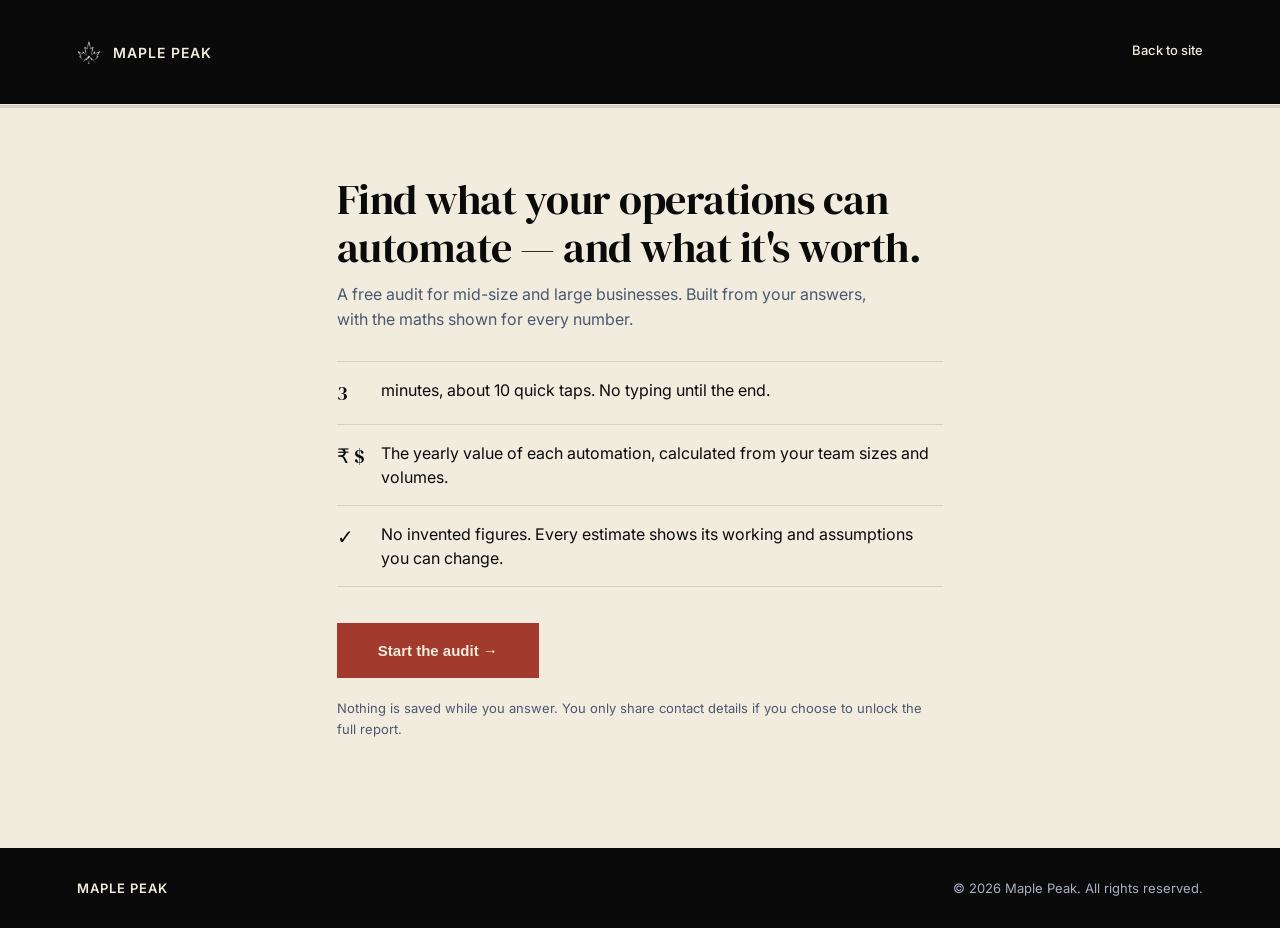
==== audit.html @ fa08abf8 "Add automation audit for mid-size and large businesses A tap-based, ~3-minute audit at /audit.html t" ====
<!DOCTYPE html>
<html lang="en">
<head>
<meta charset="UTF-8" />
<meta name="viewport" content="width=device-width, initial-scale=1.0" />
<title>Free Automation Audit — Maple Peak</title>
<meta name="description" content="A 3-minute audit for mid-size and large businesses: see which operations can be automated, what it's worth each year, and the maths behind every number." />
<link rel="canonical" href="https://maplepeakai.com/audit.html" />
<meta name="theme-color" content="#0a0a0a" />
<meta property="og:type" content="website" />
<meta property="og:site_name" content="Maple Peak" />
<meta property="og:url" content="https://maplepeakai.com/audit.html" />
<meta property="og:title" content="Free Automation Audit — Maple Peak" />
<meta property="og:description" content="3 minutes. See what your operations can automate and what it's worth each year." />
<meta property="og:image" content="https://maplepeakai.com/assets/og.png" />
<meta name="twitter:card" content="summary_large_image" />
<link rel="icon" type="image/png" href="assets/mp-mark.png" />
<link rel="apple-touch-icon" href="assets/apple-touch-icon.png" />
<link rel="preconnect" href="https://fonts.googleapis.com" />
<link rel="preconnect" href="https://fonts.gstatic.com" crossorigin />
<link href="https://fonts.googleapis.com/css2?family=Inter:wght@400;500;600;700;800&family=DM+Serif+Display:ital@0;1&family=Libre+Caslon+Display&display=swap" rel="stylesheet" />
<link rel="stylesheet" href="styles.css" />
<link rel="stylesheet" href="audit.css" />
<script src="https://tally.so/widgets/embed.js" async></script>
</head>
<body class="audit-body">

<header class="site-header">
  <a href="/" class="brand">
    <img src="assets/mp-mark.png" alt="" class="logo-mark" />
    <span class="wordmark">MAPLE PEAK</span>
  </a>
  <nav class="nav-links">
    <a href="/">Back to site</a>
  </nav>
</header>

<div class="audit-progress" aria-hidden="true"><div class="audit-progress-fill" id="auditProgress"></div></div>

<main class="audit-main" id="auditApp" aria-live="polite">
  <noscript><p class="audit-noscript">The audit needs JavaScript. Please enable it, or message <a href="https://instagram.com/vanshdubeyy">@vanshdubeyy</a> and we'll run it with you.</p></noscript>
</main>

<footer class="site-footer">
  <span class="footer-wordmark">MAPLE PEAK</span>
  <span>© 2026 Maple Peak. All rights reserved.</span>
</footer>

<script src="audit.js" defer></script>
<script defer src="/_vercel/insights/script.js"></script>
</body>
</html>
---- styles.css ----
:root {
  --color-dark: #0a0a0a;
  --color-paper: #f1ecdd;
  --color-border-dark: #3f4d68;
  --color-muted-dark-section: #aab0c4;
  --color-muted-light-section: #4b5870;
  --color-hero-copy: #c7cbdb;
  --color-accent: #a23b2e;
  --color-accent-hover: #7e2c22;
  --color-border-light: rgba(10, 10, 10, 0.12);

  --font-sans: 'Inter', system-ui, sans-serif;
  --font-hero: 'Libre Caslon Display', serif;
  --font-headline: 'DM Serif Display', serif;

  --section-padding-y: 130px;
  --section-padding-x: 6vw;
}

* {
  box-sizing: border-box;
}

html {
  scroll-behavior: smooth;
}

body {
  margin: 0;
  font-family: var(--font-sans);
  color: var(--color-dark);
  background: var(--color-paper);
}

a {
  color: inherit;
  text-decoration: none;
}

:focus-visible {
  outline: 2px solid var(--color-accent);
  outline-offset: 3px;
}

/* Header */
.site-header {
  display: flex;
  align-items: center;
  justify-content: space-between;
  padding: 40px var(--section-padding-x);
  position: sticky;
  top: 0;
  background: var(--color-dark);
  color: var(--color-paper);
  z-index: 10;
}

.brand {
  display: flex;
  align-items: center;
  gap: 12px;
}

.logo-mark {
  height: 24px;
  width: 24px;
  object-fit: contain;
  mix-blend-mode: screen;
  transition: transform 0.3s ease;
}

.logo-mark:hover {
  transform: rotate(-8deg) scale(1.08);
}

.wordmark {
  font-size: 14px;
  letter-spacing: 1px;
  font-weight: 600;
}

.nav-links {
  display: flex;
  gap: 24px;
  font-size: 13px;
  font-weight: 500;
  flex-wrap: wrap;
  justify-content: flex-end;
  align-items: center;
}

.nav-links a {
  position: relative;
  padding-bottom: 4px;
}

.nav-links a::after {
  content: "";
  position: absolute;
  left: 0;
  bottom: 0;
  width: 0;
  height: 1px;
  background: currentColor;
  transition: width 0.25s ease;
}

.nav-links a:hover::after {
  width: 100%;
}

.nav-links .nav-cta {
  border: 1px solid var(--color-paper);
  padding: 6px 12px;
}

.nav-links .nav-cta::after {
  content: none;
}

.nav-links .nav-cta:hover {
  background: var(--color-paper);
  color: var(--color-dark);
}

@media (max-width: 640px) {
  .nav-links:has(.nav-cta) a:not(.nav-cta) {
    display: none;
  }
}

/* Hero */
.hero {
  background: var(--color-dark);
  color: var(--color-paper);
  padding: 100px var(--section-padding-x) 140px;
  display: flex;
  flex-direction: column;
  gap: 40px;
}

.hero-headline {
  font-family: var(--font-hero);
  font-size: clamp(40px, 9vw, 118px);
  font-weight: 400;
  letter-spacing: -1.5px;
  line-height: 1.05;
  margin: 0;
  max-width: 1150px;
}

.hero-row {
  display: flex;
  justify-content: space-between;
  align-items: flex-end;
  flex-wrap: wrap;
  gap: 32px;
  border-top: 1px solid var(--color-border-dark);
  padding-top: 32px;
}

.hero-copy {
  font-size: 17px;
  line-height: 1.6;
  max-width: 480px;
  color: var(--color-hero-copy);
  margin: 0;
}

.hero-proof {
  display: flex;
  flex-wrap: wrap;
  gap: 10px 20px;
  font-size: 12px;
  font-weight: 600;
  letter-spacing: 0.5px;
  text-transform: uppercase;
  color: var(--color-muted-dark-section);
}

.hero-proof span {
  position: relative;
  padding-left: 20px;
}

.hero-proof span:first-child {
  padding-left: 0;
}

.hero-proof span:first-child::before {
  content: none;
}

.hero-proof span::before {
  content: "\00B7";
  position: absolute;
  left: 8px;
  top: 0;
}

/* Buttons */
.btn {
  display: inline-block;
  font-weight: 600;
  transition: background 0.2s ease, color 0.2s ease, transform 0.2s ease, border-color 0.2s ease;
  white-space: nowrap;
}

.btn-outline {
  border: 1px solid var(--color-paper);
  padding: 16px 32px;
  font-size: 14px;
}

.btn-outline:hover {
  transform: translateY(-2px);
  background: var(--color-accent-hover);
  border-color: var(--color-accent-hover);
}

.btn-solid {
  background: var(--color-accent);
  color: var(--color-paper);
  padding: 18px 40px;
  font-size: 15px;
  border: 1px solid var(--color-accent);
}

.btn-solid:hover {
  transform: translateY(-2px);
  background: var(--color-accent-hover);
  border-color: var(--color-accent-hover);
}

/* About */
.about {
  background: var(--color-paper);
  padding: var(--section-padding-y) var(--section-padding-x);
  display: grid;
  grid-template-columns: minmax(0, 1fr) minmax(0, 1.5fr);
  gap: 60px;
  max-width: 1280px;
  margin: 0 auto;
  align-items: start;
}

.about-aside {
  position: sticky;
  top: 120px;
  display: flex;
  flex-direction: column;
  gap: 200px;
}

.eyebrow {
  font-size: 14px;
  font-weight: 600;
  color: var(--color-muted-light-section);
}

.eyebrow-dark {
  color: var(--color-muted-dark-section);
}

.aside-copy {
  font-size: 15px;
  line-height: 1.6;
  color: var(--color-muted-light-section);
  margin: 0;
  max-width: 220px;
}

.section-headline {
  font-family: var(--font-headline);
  font-size: clamp(30px, 4.5vw, 52px);
  font-weight: 400;
  letter-spacing: -0.5px;
  line-height: 1.15;
  margin: 0 0 32px;
}

.section-headline-dark {
  margin: 20px 0 20px;
}

.body-copy {
  font-size: 17px;
  line-height: 1.8;
  margin: 0 0 20px;
  max-width: 640px;
}

.body-copy:last-child {
  margin-bottom: 0;
}

/* Process */
.process {
  background: var(--color-dark);
  color: var(--color-paper);
  padding: var(--section-padding-y) var(--section-padding-x);
}

.process-inner {
  max-width: 1280px;
  margin: 0 auto;
}

.process-grid {
  display: grid;
  grid-template-columns: repeat(auto-fit, minmax(220px, 1fr));
  border-top: 1px solid var(--color-border-dark);
  border-left: 1px solid var(--color-border-dark);
  margin-top: 20px;
}

.process-step {
  padding: 36px 28px;
  border-right: 1px solid var(--color-border-dark);
  border-bottom: 1px solid var(--color-border-dark);
}

/* Services */
.services {
  background: var(--color-dark);
  color: var(--color-paper);
  padding: var(--section-padding-y) var(--section-padding-x);
  border-top: 1px solid var(--color-border-dark);
}

.services-inner {
  max-width: 1280px;
  margin: 0 auto;
}

.intro-copy {
  font-size: 17px;
  line-height: 1.7;
  color: var(--color-muted-dark-section);
  margin: 0 0 60px;
  max-width: 520px;
}

.services-grid {
  display: grid;
  grid-template-columns: repeat(auto-fit, minmax(260px, 1fr));
  border-top: 1px solid var(--color-border-dark);
  border-left: 1px solid var(--color-border-dark);
}

.service-card {
  padding: 36px 28px;
  border-right: 1px solid var(--color-border-dark);
  border-bottom: 1px solid var(--color-border-dark);
  transition: background 0.2s ease, transform 0.2s ease;
}

.service-card:hover {
  background: rgba(241, 236, 221, 0.06);
  transform: translateY(-2px);
}

.card-num {
  font-size: 12px;
  font-weight: 600;
  letter-spacing: 1px;
  color: var(--color-muted-dark-section);
  transition: color 0.2s ease;
}

.service-card:hover .card-num {
  color: var(--color-accent);
}

.card-title {
  font-family: var(--font-headline);
  font-size: 24px;
  font-weight: 400;
  margin: 10px 0 14px;
}

.card-body {
  font-size: 15px;
  line-height: 1.7;
  color: var(--color-muted-dark-section);
  margin: 0;
}

/* Cost calculator */
.cost {
  background: var(--color-paper);
  padding: var(--section-padding-y) var(--section-padding-x);
}

.cost-inner {
  max-width: 1280px;
  margin: 0 auto;
}

.cost-intro {
  max-width: 640px;
  margin-bottom: 48px;
}

.cost-intro .section-headline {
  margin: 20px 0;
}

.cost-panel {
  display: grid;
  grid-template-columns: minmax(0, 1fr) minmax(0, 1fr);
  border: 1px solid var(--color-border-light);
}

.cost-inputs {
  padding: 40px;
  display: flex;
  flex-direction: column;
  gap: 36px;
}

.cost-currency {
  display: inline-flex;
  align-self: flex-start;
  border: 1px solid var(--color-dark);
}

.cost-currency-btn {
  font: inherit;
  font-size: 13px;
  font-weight: 600;
  letter-spacing: 0.5px;
  padding: 8px 16px;
  border: 0;
  background: transparent;
  color: var(--color-dark);
  cursor: pointer;
  transition: background 0.2s ease, color 0.2s ease;
}

.cost-currency-btn + .cost-currency-btn {
  border-left: 1px solid var(--color-dark);
}

.cost-currency-btn[aria-pressed="true"] {
  background: var(--color-dark);
  color: var(--color-paper);
}

.cost-label-row {
  display: flex;
  justify-content: space-between;
  align-items: baseline;
  gap: 16px;
  margin-bottom: 14px;
}

.cost-label-row label {
  font-size: 15px;
  line-height: 1.4;
  color: var(--color-muted-light-section);
}

.cost-label-row output {
  font-family: var(--font-headline);
  font-size: 26px;
  font-variant-numeric: tabular-nums;
  white-space: nowrap;
}

.cost-field input[type="range"] {
  -webkit-appearance: none;
  appearance: none;
  width: 100%;
  height: 24px;
  margin: 0;
  background: transparent;
  cursor: pointer;
}

.cost-field input[type="range"]::-webkit-slider-runnable-track {
  height: 2px;
  background: linear-gradient(to right, var(--color-accent) var(--fill, 50%), var(--color-border-light) var(--fill, 50%));
}

.cost-field input[type="range"]::-moz-range-track {
  height: 2px;
  background: var(--color-border-light);
}

.cost-field input[type="range"]::-moz-range-progress {
  height: 2px;
  background: var(--color-accent);
}

.cost-field input[type="range"]::-webkit-slider-thumb {
  -webkit-appearance: none;
  width: 18px;
  height: 18px;
  margin-top: -8px;
  background: var(--color-dark);
  border: 2px solid var(--color-paper);
  box-shadow: 0 0 0 1px var(--color-dark);
  transition: transform 0.15s ease;
}

.cost-field input[type="range"]::-moz-range-thumb {
  width: 14px;
  height: 14px;
  border-radius: 0;
  background: var(--color-dark);
  border: 2px solid var(--color-paper);
  box-shadow: 0 0 0 1px var(--color-dark);
}

.cost-field input[type="range"]:active::-webkit-slider-thumb {
  transform: scale(1.2);
}

.cost-result {
  background: var(--color-dark);
  color: var(--color-paper);
  padding: 40px;
  display: flex;
  flex-direction: column;
  align-items: flex-start;
  gap: 10px;
}

.cost-result-label {
  font-size: 12px;
  font-weight: 600;
  letter-spacing: 1px;
  text-transform: uppercase;
  color: var(--color-muted-dark-section);
}

.cost-result-value {
  font-family: var(--font-hero);
  font-size: clamp(48px, 6vw, 84px);
  line-height: 1;
  letter-spacing: -1px;
  font-variant-numeric: tabular-nums;
}

.cost-result-hours {
  font-size: 14px;
  color: var(--color-muted-dark-section);
  font-variant-numeric: tabular-nums;
}

.cost-result-note {
  font-size: 16px;
  line-height: 1.7;
  color: var(--color-hero-copy);
  margin: 20px 0 16px;
  padding-top: 20px;
  border-top: 1px solid var(--color-border-dark);
  max-width: 440px;
}

/* FAQ */
.faq {
  background: var(--color-paper);
  padding: var(--section-padding-y) var(--section-padding-x);
  max-width: 800px;
  margin: 0 auto;
  border-top: 1px solid var(--color-border-light);
}

.faq-list {
  margin-top: 40px;
  border-top: 1px solid var(--color-border-light);
}

.faq-item {
  padding: 28px 0;
  border-bottom: 1px solid var(--color-border-light);
}

.faq-question {
  font-family: var(--font-headline);
  font-size: 20px;
  font-weight: 400;
  margin: 0 0 10px;
}

.faq-answer {
  font-size: 16px;
  line-height: 1.7;
  color: var(--color-muted-light-section);
  margin: 0;
  max-width: 640px;
}

/* Contact */
.contact {
  background: var(--color-paper);
  padding: var(--section-padding-y) var(--section-padding-x);
  text-align: center;
  max-width: 640px;
  margin: 0 auto;
  border-top: 1px solid var(--color-border-light);
}

.contact-copy {
  margin: 0 auto 40px;
}

.secondary-line {
  font-size: 14px;
  color: var(--color-muted-light-section);
  margin: 24px 0 0;
}

.underline-link {
  text-decoration: underline;
}

/* Footer */
.site-footer {
  background: var(--color-dark);
  color: var(--color-muted-dark-section);
  padding: 32px var(--section-padding-x);
  display: flex;
  justify-content: space-between;
  align-items: center;
  font-size: 13px;
  flex-wrap: wrap;
  gap: 12px;
}

.footer-wordmark {
  color: var(--color-paper);
  font-weight: 600;
  letter-spacing: 1px;
}

/* Scroll reveal */
@media (prefers-reduced-motion: no-preference) {
  .js .reveal {
    opacity: 0;
    transform: translateY(16px);
    transition: opacity 0.6s ease, transform 0.6s ease;
  }

  .js .reveal.in-view {
    opacity: 1;
    transform: translateY(0);
  }
}

/* Sticky mobile CTA */
.sticky-cta {
  display: none;
}

@media (max-width: 640px) {
  .sticky-cta {
    display: block;
    position: fixed;
    left: 0;
    right: 0;
    bottom: 0;
    z-index: 20;
    padding: 12px 16px calc(12px + env(safe-area-inset-bottom, 0px));
    background: var(--color-dark);
    border-top: 1px solid var(--color-border-dark);
    transform: translateY(100%);
    transition: transform 0.3s ease;
  }

  .sticky-cta.is-visible {
    transform: translateY(0);
  }

  .sticky-cta-btn {
    display: block;
    width: 100%;
    text-align: center;
    padding: 14px 24px;
  }
}

@media (max-width: 900px) {
  .cost-panel {
    grid-template-columns: 1fr;
  }
}

/* Responsive */
@media (max-width: 640px) {
  .hero-proof {
    flex-direction: column;
    gap: 8px;
  }

  .hero-proof span {
    padding-left: 0;
  }

  .hero-proof span::before {
    content: none;
  }

  .about {
    grid-template-columns: 1fr;
    padding-top: 80px;
    padding-bottom: 80px;
    gap: 16px;
  }

  .about-aside {
    position: static;
    gap: 8px;
  }

  .aside-copy {
    max-width: none;
  }

  .body-copy {
    max-width: none;
  }

  .process {
    padding-top: 80px;
    padding-bottom: 80px;
  }

  .services {
    padding-top: 80px;
    padding-bottom: 80px;
  }

  .cost {
    padding-top: 80px;
    padding-bottom: 80px;
  }

  .cost-intro {
    margin-bottom: 32px;
  }

  .cost-panel {
    grid-template-columns: 1fr;
  }

  .cost-inputs,
  .cost-result {
    padding: 28px 20px;
  }

  .cost-result .btn {
    width: 100%;
    text-align: center;
  }

  .faq {
    padding-top: 80px;
    padding-bottom: 80px;
  }

  .contact {
    padding-top: 80px;
    padding-bottom: 80px;
  }

  .hero {
    padding-top: 24px;
    padding-bottom: 80px;
    gap: 28px;
  }

  .hero-row {
    flex-direction: column;
    align-items: flex-start;
  }

  .hero-row .btn {
    width: 100%;
    text-align: center;
  }

  .site-footer {
    padding-bottom: 96px;
  }
}
---- audit.css ----
.audit-body {
  background: var(--color-paper);
}

.audit-progress {
  height: 3px;
  background: var(--color-border-light);
  position: sticky;
  top: 105px;
  z-index: 9;
}

.audit-progress-fill {
  height: 100%;
  width: 0;
  background: var(--color-accent);
  transition: width 0.4s ease;
}

.audit-main {
  max-width: 760px;
  margin: 0 auto;
  padding: 56px var(--section-padding-x) 96px;
  min-height: calc(100vh - 220px);
}

.audit-noscript {
  font-size: 17px;
  line-height: 1.7;
}

/* Screen */
.audit-screen:focus {
  outline: none;
}

.audit-step {
  font-size: 13px;
  font-weight: 600;
  letter-spacing: 0.5px;
  color: var(--color-muted-light-section);
}

.audit-title {
  font-family: var(--font-headline);
  font-size: clamp(28px, 4.2vw, 42px);
  font-weight: 400;
  line-height: 1.15;
  letter-spacing: -0.5px;
  margin: 12px 0 10px;
  text-wrap: balance;
}

.audit-sub {
  font-size: 16px;
  line-height: 1.6;
  color: var(--color-muted-light-section);
  margin: 0 0 28px;
  max-width: 560px;
}

.audit-group + .audit-group {
  margin-top: 32px;
}

.audit-group-label {
  display: block;
  font-size: 14px;
  font-weight: 600;
  margin-bottom: 12px;
}

.audit-options {
  display: grid;
  grid-template-columns: repeat(auto-fill, minmax(200px, 1fr));
  gap: 10px;
}

.audit-options.is-compact {
  grid-template-columns: repeat(auto-fill, minmax(130px, 1fr));
}

.audit-option {
  font: inherit;
  font-size: 15px;
  font-weight: 500;
  text-align: left;
  line-height: 1.35;
  padding: 16px 18px;
  background: transparent;
  color: var(--color-dark);
  border: 1px solid var(--color-border-light);
  cursor: pointer;
  transition: border-color 0.15s ease, background 0.15s ease, color 0.15s ease;
}

.audit-option:hover {
  border-color: var(--color-dark);
}

.audit-option[aria-pressed="true"] {
  background: var(--color-dark);
  border-color: var(--color-dark);
  color: var(--color-paper);
}

.audit-option-hint {
  display: block;
  font-size: 13px;
  font-weight: 400;
  margin-top: 4px;
  color: var(--color-muted-light-section);
}

.audit-option[aria-pressed="true"] .audit-option-hint {
  color: var(--color-muted-dark-section);
}

.audit-option:disabled {
  opacity: 0.4;
  cursor: not-allowed;
}

.audit-nav {
  display: flex;
  align-items: center;
  justify-content: space-between;
  gap: 16px;
  margin-top: 40px;
}

.audit-back {
  font: inherit;
  font-size: 14px;
  font-weight: 500;
  background: none;
  border: 0;
  padding: 8px 0;
  color: var(--color-muted-light-section);
  cursor: pointer;
}

.audit-back:hover {
  color: var(--color-dark);
}

.audit-next {
  font-family: inherit;
  cursor: pointer;
}

.audit-next:disabled {
  opacity: 0.35;
  cursor: not-allowed;
  transform: none;
}

.audit-country {
  display: inline-flex;
  border: 1px solid var(--color-dark);
  margin-bottom: 28px;
}

.audit-country button {
  font: inherit;
  font-size: 13px;
  font-weight: 600;
  padding: 8px 14px;
  border: 0;
  background: transparent;
  color: var(--color-dark);
  cursor: pointer;
}

.audit-country button + button {
  border-left: 1px solid var(--color-dark);
}

.audit-country button[aria-pressed="true"] {
  background: var(--color-dark);
  color: var(--color-paper);
}

/* Intro */
.audit-intro-points {
  list-style: none;
  padding: 0;
  margin: 0 0 36px;
  border-top: 1px solid var(--color-border-light);
}

.audit-intro-points li {
  display: flex;
  gap: 16px;
  padding: 16px 0;
  border-bottom: 1px solid var(--color-border-light);
  font-size: 16px;
  line-height: 1.5;
}

.audit-intro-points strong {
  font-family: var(--font-headline);
  font-weight: 400;
  font-size: 20px;
  min-width: 28px;
}

.audit-fineprint {
  font-size: 13px;
  line-height: 1.6;
  color: var(--color-muted-light-section);
  margin-top: 20px;
}

/* Analysing */
.audit-analysing {
  list-style: none;
  padding: 0;
  margin: 32px 0 0;
}

.audit-analysing li {
  font-size: 16px;
  padding: 12px 0;
  border-bottom: 1px solid var(--color-border-light);
  color: var(--color-muted-light-section);
  transition: color 0.3s ease;
}

.audit-analysing li::before {
  content: "\25CB";
  display: inline-block;
  width: 26px;
  color: var(--color-muted-light-section);
}

.audit-analysing li.is-done {
  color: var(--color-dark);
}

.audit-analysing li.is-done::before {
  content: "\25CF";
  color: var(--color-accent);
}

/* Results */
.audit-summary {
  background: var(--color-dark);
  color: var(--color-paper);
  padding: 36px;
  margin: 8px 0 28px;
}

.audit-summary-label {
  font-size: 12px;
  font-weight: 600;
  letter-spacing: 1px;
  text-transform: uppercase;
  color: var(--color-muted-dark-section);
}

.audit-summary-value {
  display: block;
  font-family: var(--font-hero);
  font-size: clamp(40px, 7vw, 72px);
  line-height: 1.05;
  letter-spacing: -1px;
  margin: 10px 0 6px;
  font-variant-numeric: tabular-nums;
}

.audit-summary-note {
  font-size: 14px;
  color: var(--color-muted-dark-section);
}

.audit-breakdown {
  display: grid;
  grid-template-columns: repeat(auto-fit, minmax(180px, 1fr));
  border-top: 1px solid var(--color-border-dark);
  border-left: 1px solid var(--color-border-dark);
  margin: 28px 0 0;
}

.audit-breakdown div {
  padding: 18px;
  border-right: 1px solid var(--color-border-dark);
  border-bottom: 1px solid var(--color-border-dark);
}

.audit-breakdown dt {
  font-size: 12px;
  color: var(--color-muted-dark-section);
  margin-bottom: 6px;
}

.audit-breakdown dd {
  margin: 0;
  font-family: var(--font-headline);
  font-size: 22px;
  font-variant-numeric: tabular-nums;
}

.audit-section-title {
  font-family: var(--font-headline);
  font-size: 26px;
  font-weight: 400;
  margin: 44px 0 16px;
}

.audit-card {
  border: 1px solid var(--color-border-light);
  padding: 24px;
  margin-bottom: 12px;
  background: var(--color-paper);
}

.audit-card-head {
  display: flex;
  justify-content: space-between;
  align-items: baseline;
  gap: 16px;
  flex-wrap: wrap;
}

.audit-card-rank {
  font-size: 12px;
  font-weight: 600;
  letter-spacing: 1px;
  color: var(--color-accent);
}

.audit-card-title {
  font-family: var(--font-headline);
  font-size: 22px;
  font-weight: 400;
  margin: 6px 0 8px;
}

.audit-card-value {
  font-family: var(--font-headline);
  font-size: 20px;
  white-space: nowrap;
  font-variant-numeric: tabular-nums;
}

.audit-card p {
  font-size: 15px;
  line-height: 1.7;
  margin: 0 0 10px;
}

.audit-card .audit-why {
  color: var(--color-muted-light-section);
}

.audit-tags {
  display: flex;
  flex-wrap: wrap;
  gap: 6px;
  margin-top: 12px;
}

.audit-tag {
  font-size: 12px;
  font-weight: 600;
  padding: 4px 8px;
  border: 1px solid var(--color-border-light);
  color: var(--color-muted-light-section);
}

.audit-tag.is-strong {
  border-color: var(--color-dark);
  color: var(--color-dark);
}

.audit-locked {
  position: relative;
  border: 1px solid var(--color-dark);
  padding: 32px;
  margin-top: 28px;
  text-align: center;
}

.audit-locked h3 {
  font-family: var(--font-headline);
  font-size: 26px;
  font-weight: 400;
  margin: 0 0 10px;
}

.audit-locked p {
  font-size: 15px;
  line-height: 1.7;
  color: var(--color-muted-light-section);
  margin: 0 auto 22px;
  max-width: 460px;
}

.audit-locked-list {
  list-style: none;
  padding: 0;
  margin: 0 auto 24px;
  max-width: 420px;
  text-align: left;
}

.audit-locked-list li {
  font-size: 15px;
  padding: 8px 0;
  border-bottom: 1px solid var(--color-border-light);
}

.audit-locked-list li::before {
  content: "\2192";
  margin-right: 10px;
  color: var(--color-accent);
}

.audit-assumptions {
  border: 1px solid var(--color-border-light);
  padding: 24px;
  display: grid;
  grid-template-columns: repeat(auto-fit, minmax(220px, 1fr));
  gap: 20px;
}

.audit-assumptions label {
  display: block;
  font-size: 13px;
  font-weight: 600;
  margin-bottom: 8px;
}

.audit-assumptions input {
  font: inherit;
  font-size: 18px;
  width: 100%;
  padding: 10px 12px;
  border: 1px solid var(--color-border-light);
  background: transparent;
  color: var(--color-dark);
  font-variant-numeric: tabular-nums;
}

.audit-assumptions input:focus {
  border-color: var(--color-dark);
  outline: none;
}

.audit-assumptions small {
  display: block;
  font-size: 12px;
  color: var(--color-muted-light-section);
  margin-top: 6px;
  line-height: 1.5;
}

.audit-method {
  font-size: 15px;
  line-height: 1.8;
}

.audit-method li {
  margin-bottom: 10px;
}

.audit-next-steps {
  background: var(--color-dark);
  color: var(--color-paper);
  padding: 36px;
  margin-top: 44px;
}

.audit-next-steps h2 {
  font-family: var(--font-headline);
  font-size: 30px;
  font-weight: 400;
  margin: 0 0 12px;
}

.audit-next-steps p {
  font-size: 16px;
  line-height: 1.7;
  color: var(--color-hero-copy);
  margin: 0 0 24px;
  max-width: 560px;
}

.audit-actions {
  display: flex;
  flex-wrap: wrap;
  gap: 12px;
}

.audit-actions .btn-outline {
  color: var(--color-paper);
}

.audit-print {
  font: inherit;
  font-size: 14px;
  font-weight: 500;
  background: none;
  border: 0;
  padding: 0;
  margin-top: 24px;
  text-decoration: underline;
  color: var(--color-muted-light-section);
  cursor: pointer;
}

@media (max-width: 640px) {
  .audit-progress {
    top: 104px;
  }

  .audit-main {
    padding-top: 32px;
  }

  .audit-options {
    grid-template-columns: 1fr;
  }

  .audit-options.is-compact {
    grid-template-columns: 1fr 1fr;
  }

  .audit-summary,
  .audit-next-steps,
  .audit-locked {
    padding: 24px 20px;
  }

  .audit-nav .btn,
  .audit-actions .btn,
  .audit-locked .btn {
    width: 100%;
    text-align: center;
  }

  .audit-nav {
    flex-direction: column-reverse;
    align-items: stretch;
  }
}

@media print {
  .site-header,
  .audit-progress,
  .audit-actions,
  .audit-print,
  .site-footer {
    display: none !important;
  }

  .audit-body,
  .audit-card {
    background: #fff;
  }

  .audit-summary,
  .audit-next-steps {
    border: 1px solid #000;
  }

  .audit-card {
    break-inside: avoid;
  }
}
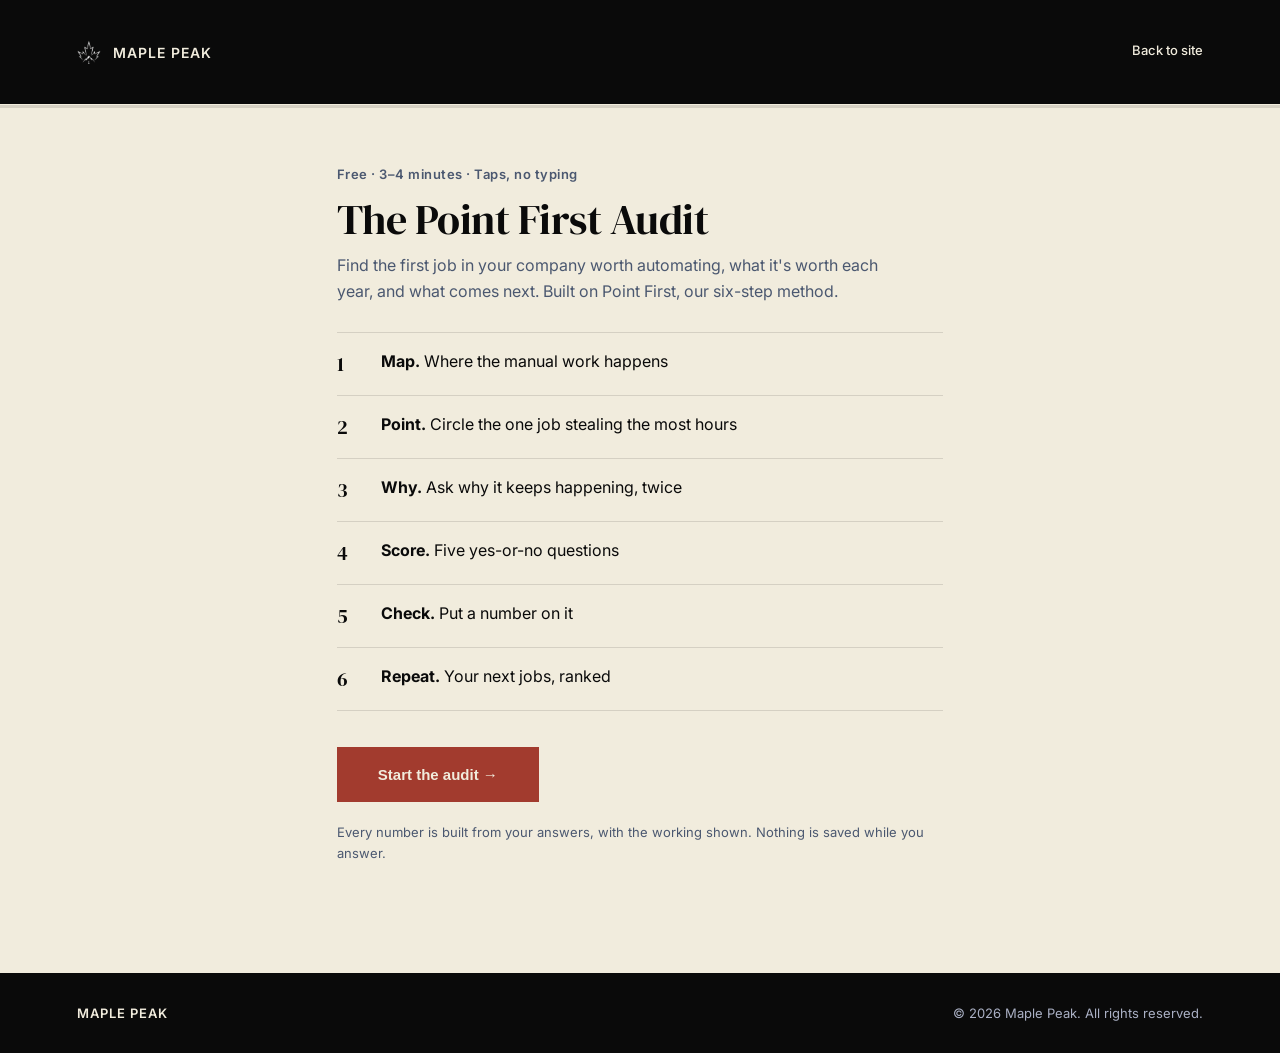
==== commit d04705f8: "Rebuild the audit around the Point First method The audit now walks the six Point First steps: Map, " ====
--- a/audit.html
+++ b/audit.html
@@ -3,15 +3,15 @@
 <head>
 <meta charset="UTF-8" />
 <meta name="viewport" content="width=device-width, initial-scale=1.0" />
-<title>Free Automation Audit — Maple Peak</title>
-<meta name="description" content="A 3-minute audit for mid-size and large businesses: see which operations can be automated, what it's worth each year, and the maths behind every number." />
+<title>The Point First Audit — Maple Peak</title>
+<meta name="description" content="The Point First Audit: find the first job in your company worth automating, what it's worth each year, and what comes next. Free, 3 minutes." />
 <link rel="canonical" href="https://maplepeakai.com/audit.html" />
 <meta name="theme-color" content="#0a0a0a" />
 <meta property="og:type" content="website" />
 <meta property="og:site_name" content="Maple Peak" />
 <meta property="og:url" content="https://maplepeakai.com/audit.html" />
-<meta property="og:title" content="Free Automation Audit — Maple Peak" />
-<meta property="og:description" content="3 minutes. See what your operations can automate and what it's worth each year." />
+<meta property="og:title" content="The Point First Audit — Maple Peak" />
+<meta property="og:description" content="Find the first job in your company worth automating. Free, 3 minutes." />
 <meta property="og:image" content="https://maplepeakai.com/assets/og.png" />
 <meta name="twitter:card" content="summary_large_image" />
 <link rel="icon" type="image/png" href="assets/mp-mark.png" />
--- a/styles.css
+++ b/styles.css
@@ -318,6 +318,54 @@
   padding: 36px 28px;
   border-right: 1px solid var(--color-border-dark);
   border-bottom: 1px solid var(--color-border-dark);
+}
+
+.method {
+  margin-top: 48px;
+  padding-top: 32px;
+  border-top: 1px solid var(--color-border-dark);
+}
+
+.method-label {
+  font-size: 15px;
+  color: var(--color-muted-dark-section);
+  margin: 0 0 20px;
+}
+
+.method-steps {
+  list-style: none;
+  counter-reset: method;
+  padding: 0;
+  margin: 0 0 32px;
+  display: grid;
+  grid-template-columns: repeat(auto-fit, minmax(160px, 1fr));
+  gap: 20px 28px;
+}
+
+.method-steps li {
+  counter-increment: method;
+  font-size: 15px;
+  line-height: 1.5;
+  color: var(--color-muted-dark-section);
+}
+
+.method-steps li::before {
+  content: counter(method, decimal-leading-zero);
+  display: block;
+  font-size: 12px;
+  font-weight: 600;
+  letter-spacing: 1px;
+  color: var(--color-accent);
+  margin-bottom: 6px;
+}
+
+.method-steps b {
+  display: block;
+  font-family: var(--font-headline);
+  font-size: 22px;
+  font-weight: 400;
+  color: var(--color-paper);
+  margin-bottom: 2px;
 }
 
 /* Services */
--- a/audit.css
+++ b/audit.css
@@ -181,6 +181,136 @@
   color: var(--color-paper);
 }
 
+.audit-steptag {
+  display: inline-block;
+  margin-left: 12px;
+  padding: 3px 8px;
+  font-size: 12px;
+  font-weight: 600;
+  letter-spacing: 0.5px;
+  color: var(--color-accent);
+  border: 1px solid var(--color-accent);
+}
+
+.audit-score-row .audit-options.is-compact {
+  grid-template-columns: repeat(2, minmax(0, 120px));
+}
+
+.audit-score-row + .audit-score-row {
+  margin-top: 22px;
+}
+
+/* First job */
+.audit-first {
+  border: 1px solid var(--color-dark);
+  padding: 32px;
+  margin-bottom: 8px;
+}
+
+.audit-first-head {
+  display: flex;
+  justify-content: space-between;
+  align-items: center;
+  gap: 12px;
+  flex-wrap: wrap;
+}
+
+.audit-first .audit-summary-label {
+  color: var(--color-muted-light-section);
+}
+
+.audit-verdict {
+  font-size: 13px;
+  font-weight: 700;
+  padding: 6px 10px;
+  background: var(--color-accent);
+  color: var(--color-paper);
+}
+
+.audit-first-title {
+  font-family: var(--font-headline);
+  font-size: clamp(26px, 4vw, 36px);
+  font-weight: 400;
+  line-height: 1.15;
+  margin: 14px 0 10px;
+  text-wrap: balance;
+}
+
+.audit-first-line {
+  font-size: 16px;
+  line-height: 1.7;
+  color: var(--color-muted-light-section);
+  margin: 0 0 22px;
+}
+
+.audit-first-steps {
+  margin: 0;
+  border-top: 1px solid var(--color-border-light);
+}
+
+.audit-first-steps div {
+  display: grid;
+  grid-template-columns: 90px 1fr;
+  gap: 16px;
+  padding: 12px 0;
+  border-bottom: 1px solid var(--color-border-light);
+}
+
+.audit-first-steps dt {
+  font-size: 13px;
+  font-weight: 700;
+  letter-spacing: 0.5px;
+  text-transform: uppercase;
+  color: var(--color-accent);
+}
+
+.audit-first-steps dd {
+  margin: 0;
+  font-size: 15px;
+  line-height: 1.6;
+}
+
+.audit-first-build {
+  background: var(--color-dark);
+  color: var(--color-paper);
+  padding: 24px;
+  margin-top: 24px;
+}
+
+.audit-first-build .audit-summary-label {
+  color: var(--color-muted-dark-section);
+}
+
+.audit-first-build h3 {
+  font-family: var(--font-headline);
+  font-size: 22px;
+  font-weight: 400;
+  margin: 8px 0;
+}
+
+.audit-first-build p {
+  font-size: 15px;
+  line-height: 1.7;
+  color: var(--color-hero-copy);
+  margin: 0 0 16px;
+}
+
+.audit-first-meta {
+  display: flex;
+  flex-wrap: wrap;
+  gap: 8px 24px;
+  font-family: var(--font-headline);
+  font-size: 20px;
+  font-variant-numeric: tabular-nums;
+}
+
+.audit-first-meta span + span {
+  font-family: var(--font-sans);
+  font-size: 14px;
+  color: var(--color-muted-dark-section);
+  align-self: center;
+}
+
 /* Intro */
 .audit-intro-points {
   list-style: none;
@@ -529,8 +659,22 @@
 
   .audit-summary,
   .audit-next-steps,
-  .audit-locked {
+  .audit-locked,
+  .audit-first {
     padding: 24px 20px;
+  }
+
+  .audit-first-build {
+    padding: 20px;
+  }
+
+  .audit-first-steps div {
+    grid-template-columns: 1fr;
+    gap: 4px;
+  }
+
+  .audit-steptag {
+    margin-left: 8px;
   }
 
   .audit-nav .btn,
